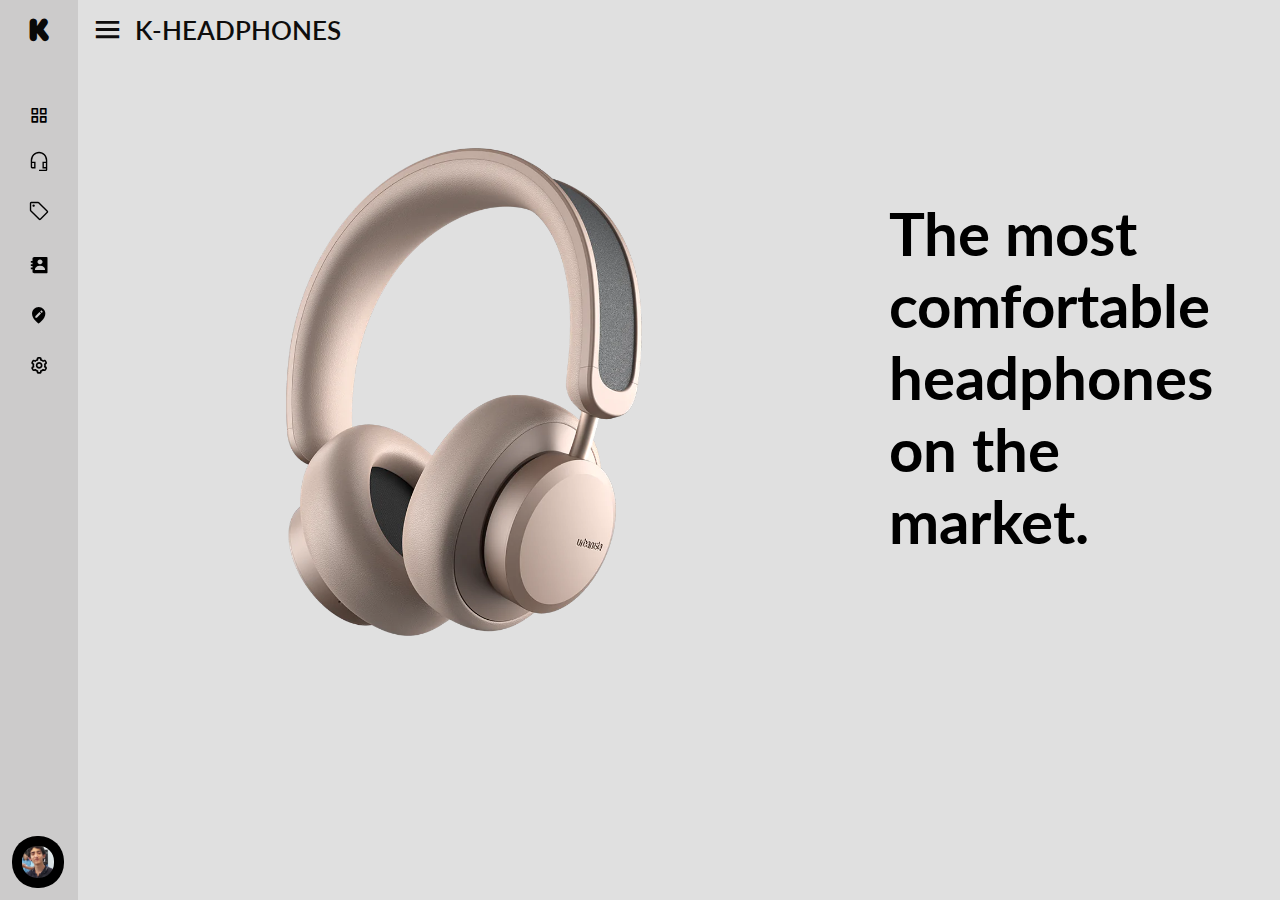
==== index.html @ 2f56c2b7 "primer commit" ====
<html>
  <head>
    <meta charset="UTF-8">
    <title> Menú desplegable de la barra lateral | Kenyo León </title>
    <link rel="stylesheet" href="https://cdnjs.cloudflare.com/ajax/libs/animate.css/4.1.1/animate.min.css"/>
    <link href='https://unpkg.com/boxicons@2.1.1/css/boxicons.min.css' rel='stylesheet'>
    <link rel="stylesheet" href="style.css">
   </head>
<body>
    <div style="display: flex;">
  <div class="sidebar close">
    <div class="logo-details">
      <i class='bx bxl-kickstarter' style='color:#080808'></i>
      <span class="logo_name"style='color:#080808'>Main Menu</span>
    </div>
    <ul class="nav-links">
      <li>
        <a href="#">
          <i class='bx bx-grid-alt' ></i>
          <span class="link_name">Home</span>
        </a>
        <ul class="sub-menu blank">
          <li><a class="link_name" href="#">Home</a></li>
        </ul>
      </li>
      <li>
        <div class="iocn-link">
          <a href="#">
            <i class='bx'><img height="22px" style="margin-top: 10px;" src="./images/headphones_icon.svg" alt=""></i>
            <span class="link_name">Products</span>
          </a>
          <i class='bx bxs-chevron-down arrow' ></i>
        </div>
        <ul class="sub-menu">
          <li><a class="link_name" href="#">Products</a></li>
          <li><a href="#">Headphones</a></li>
          <li><a href="#">In-Ear</a></li>
        </ul>
      </li>
      <li>
        <div class="iocn-link">
            <li>
                <a href="#">
                  <i class='bx'><img src="./images/clients_icon.svg" height="22px" style="margin-top: 10px;" alt=""></i>
                  <span class="link_name">Clients</span>
                </a>
                <ul class="sub-menu blank">
                  <li><a class="link_name" href="#">Clients</a></li>
                </ul>
              </li>
      <li>
        <a href="#">
          <i class='bx bxs-contact' ></i>
          <span class="link_name">Contacts</span>
        </a>
        <ul class="sub-menu blank">
          <li><a class="link_name" href="#">Contacts</a></li>
        </ul>
      </li>
      <li>
        <a href="#">
          <i class='bx bxs-edit-location'></i>
          <span class="link_name">Stores</span>
        </a>
        <ul class="sub-menu blank">
          <li><a class="link_name" href="#">Stores</a></li>
        </ul>
      </li>
      <li>
        <a href="#">
          <i class='bx bx-cog' ></i>
          <span class="link_name">About us</span>
        </a>
        <ul class="sub-menu blank">
          <li><a class="link_name" href="#">About us</a></li>
        </ul>
      </li>
      <li>
    <div class="profile-details">
      <div class="profile-content">
        <img style="border-radius: 25px;" src="images/FOTO_MAURO.jpeg" alt="profileImg">
      </div>
      <div class="name-job">
        <div class="profile_name">Mauro Radino</div>
        <div class="job">Frontend Developer</div>
      </div>
      <i class='bx bx-log-out' ></i>
    </div>
  </li>
</ul>
  </div>
  <section class="home-section">
    <div class="home-content">
      <i class='bx bx-menu' ></i>
      <span class="text">K-HEADPHONES</span>
    </div>
    <div class="main_contenido animate__animated animate__fadeInLeft">
    <img class="img_main animacion-constante" src="images/LosAngeles_SandGold_001.webp" height="600px" alt="">
    <p class="p_main" width="400px">The most comfortable headphones on the market.</p></div>
  </section>
  <main>
    
  </main></div>
  <script src="script.js"></script>
</body>
</html>
---- style.css ----
@import url('https://fonts.googleapis.com/css2?family=Graduate&family=Lato:ital@0;1&display=swap');


*{
  margin: 0;
  padding: 0;
  box-sizing: border-box;
  font-family: 'Segoe UI';
}
body{
  overflow: hidden;
}
.sidebar{
  position: fixed;
  top: 0;
  left: 0;
  height: 100%;
  width: 260px;
  background: #efeff3;
  z-index: 100;
  transition: all 0.5s ease;
}
.main_contenido{
  display: flex;
  justify-content: center;
}
.p_main{
  margin-top: 150px;
  margin-left: 120px;
  font-weight: bold;
  font-size: 60px;
  width: 300px;
  font-family: 'Lato', sans-serif;
}
.text{
  font-family: 'Lato', sans-serif;
}
.img_main{
  margin-top: 50px;
}
.sidebar.close{
  width: 78px;
}
.sidebar .logo-details{
  height: 60px;
  width: 100%;
  display: flex;
  align-items: center;
}
.sidebar .logo-details i{
  font-size: 30px;
  color: #fff;
  height: 50px;
  min-width: 78px;
  text-align: center;
  line-height: 50px;
}
.sidebar .logo-details .logo_name{
  font-size: 22px;
  color: #f1eded;
  font-weight: 600;
  transition: 0.3s ease;
  transition-delay: 0.1s;
}
.sidebar.close .logo-details .logo_name{
  transition-delay: 0s;
  opacity: 0;
  pointer-events: none;
}
.sidebar .nav-links{
  height: 100%;
  padding: 30px 0 150px 0;
  overflow: auto;
}
.sidebar.close .nav-links{
  overflow: visible;
}
.sidebar .nav-links::-webkit-scrollbar{
  display: none;
}
.sidebar .nav-links li{
  position: relative;
  list-style: none;
  transition: all 0.4s ease;
}
.sidebar .nav-links li:hover{
  background: #a5a1a1;
}
.sidebar .nav-links li .iocn-link{
  display: flex;
  align-items: center;
  justify-content: space-between;
}
.sidebar.close .nav-links li .iocn-link{
  display: block
}
.sidebar .nav-links li i{
  height: 50px;
  min-width: 78px;
  text-align: center;
  line-height: 50px;
  color: #000000;
  font-size: 20px;
  cursor: pointer;
  transition: all 0.3s ease;
}
.sidebar .nav-links li.showMenu i.arrow{
  transform: rotate(-180deg);
}
.sidebar.close .nav-links i.arrow{
  display: none;
}
.sidebar .nav-links li a{
  display: flex;
  align-items: center;
  text-decoration: none;
}
.sidebar .nav-links li a .link_name{
  font-size: 18px;
  font-weight: 400;
  color: #000000;
  transition: all 0.4s ease;
}
.sidebar.close .nav-links li a .link_name{
  opacity: 0;
  pointer-events: none;
}
.sidebar .nav-links li .sub-menu{
  padding: 6px 6px 14px 80px;
  margin-top: -10px;
  background: #a5a1a1;
  display: none;
}
.sidebar .nav-links li.showMenu .sub-menu{
  display: block;
}
.sidebar .nav-links li .sub-menu a{
  color: #ffffff;
  font-size: 16px;
  padding: 6px 0;
  white-space: nowrap;
  transition: all 0.2s ease;
}
.sidebar .nav-links li .sub-menu a:hover{
  opacity: 8;
  color: rgb(0, 0, 0);
}

.sidebar.close .nav-links li .sub-menu{
  position: absolute;
  left: 100%;
  top: -10px;
  margin-top: 0;
  padding: 10px 20px;
  border-radius: 0 6px 6px 0;
  opacity: 0;
  display: block;
  pointer-events: none;
  transition: 0s;
}
.sidebar.close .nav-links li:hover .sub-menu{
  top: 0;
  opacity: 1;
  pointer-events: auto;
  transition: all 0.4s ease;
}
.sidebar .nav-links li .sub-menu .link_name{
  display: none;
}
.sidebar.close .nav-links li .sub-menu .link_name{
  font-size: 18px;
  opacity: 1;
  display: block;
}
.sidebar .nav-links li .sub-menu.blank{
  opacity: 1;
  pointer-events: auto;
  padding: 3px 20px 6px 16px;
  opacity: 0;
  pointer-events: none;
}
.sidebar .nav-links li:hover .sub-menu.blank{
  top: 50%;
  transform: translateY(-50%);
}
.sidebar .profile-details{
  position: fixed;
  bottom: 0;
  width: 260px;
  display: flex;
  align-items: center;
  justify-content: space-between;
  background: #020202;
  padding: 12px 0;
  transition: all 0.5s ease;
}
.sidebar.close .profile-details{
  background: none;
}
.sidebar.close .profile-details{
  width: 78px;
}
.sidebar .profile-details .profile-content{
  display: flex;
  align-items: center;
}
.sidebar .profile-details img{
  height: 52px;
  width: 52px;
  object-fit: cover;
  border-radius: 16px;
  margin: 0 14px 0 12px;
  background: #000000;
  transition: all 0.5s ease;
}
.sidebar.close .profile-details img{
  padding: 10px;
}
.sidebar .profile-details .profile_name,
.sidebar .profile-details .job{
  color: #faf8f8;
  font-size: 18px;
  font-weight: 500;
  white-space: nowrap;
}
.sidebar.close .profile-details i,
.sidebar.close .profile-details .profile_name,
.sidebar.close .profile-details .job{
  display: none;
}
.sidebar .profile-details .job{
  font-size: 12px;
}
.home-section{
  position: relative;
  background: #e0e0e0;
  height: 100vh;
  left: 260px;
  width: calc(100% - 260px);
  transition: all 0.5s ease;
  padding: 12px;
}
.sidebar.close ~ .home-section{
  left: 78px;
  width: calc(100% - 78px);
}
.home-content{
  display: flex;
  align-items: center;
  flex-wrap: wrap;
}
.home-section .home-content .bx-menu,
.home-section .home-content .text{
  color: #0e0d0d;
  font-size: 35px;
}
.home-section .home-content .bx-menu{
  cursor: pointer;
  margin-right: 10px;
}
.home-section .home-content .text{
  font-size: 26px;
  font-weight: 600;
}
.sidebar.close{
  background-color: rgb(204, 203, 203);
}

.animacion-constante {
  width: 600px;
  height: 600px;
  animation: animacion 3s infinite;
}

@keyframes animacion {
  0% {
    translate: 0px 0px;
  }
  50% {
    translate: 0px -20px;
  }
  100% {
    translate: 0px 0px;
  }
}


@media screen and (max-width: 400px){
  .sidebar{
    width: 240px;
  }
  .sidebar.close{
    width: 78px;
  }
  .sidebar .profile-details{
    width: 240px;
  }
  .sidebar.close .profile-details{
    background: none;
  }
  .sidebar.close .profile-details{
    width: 78px;
  }
  .home-section{
    left: 240px;
    width: calc(100% - 240px);
  }
  .sidebar.close ~ .home-section{
    left: 78px;
    width: calc(100% - 78px);
  }
}
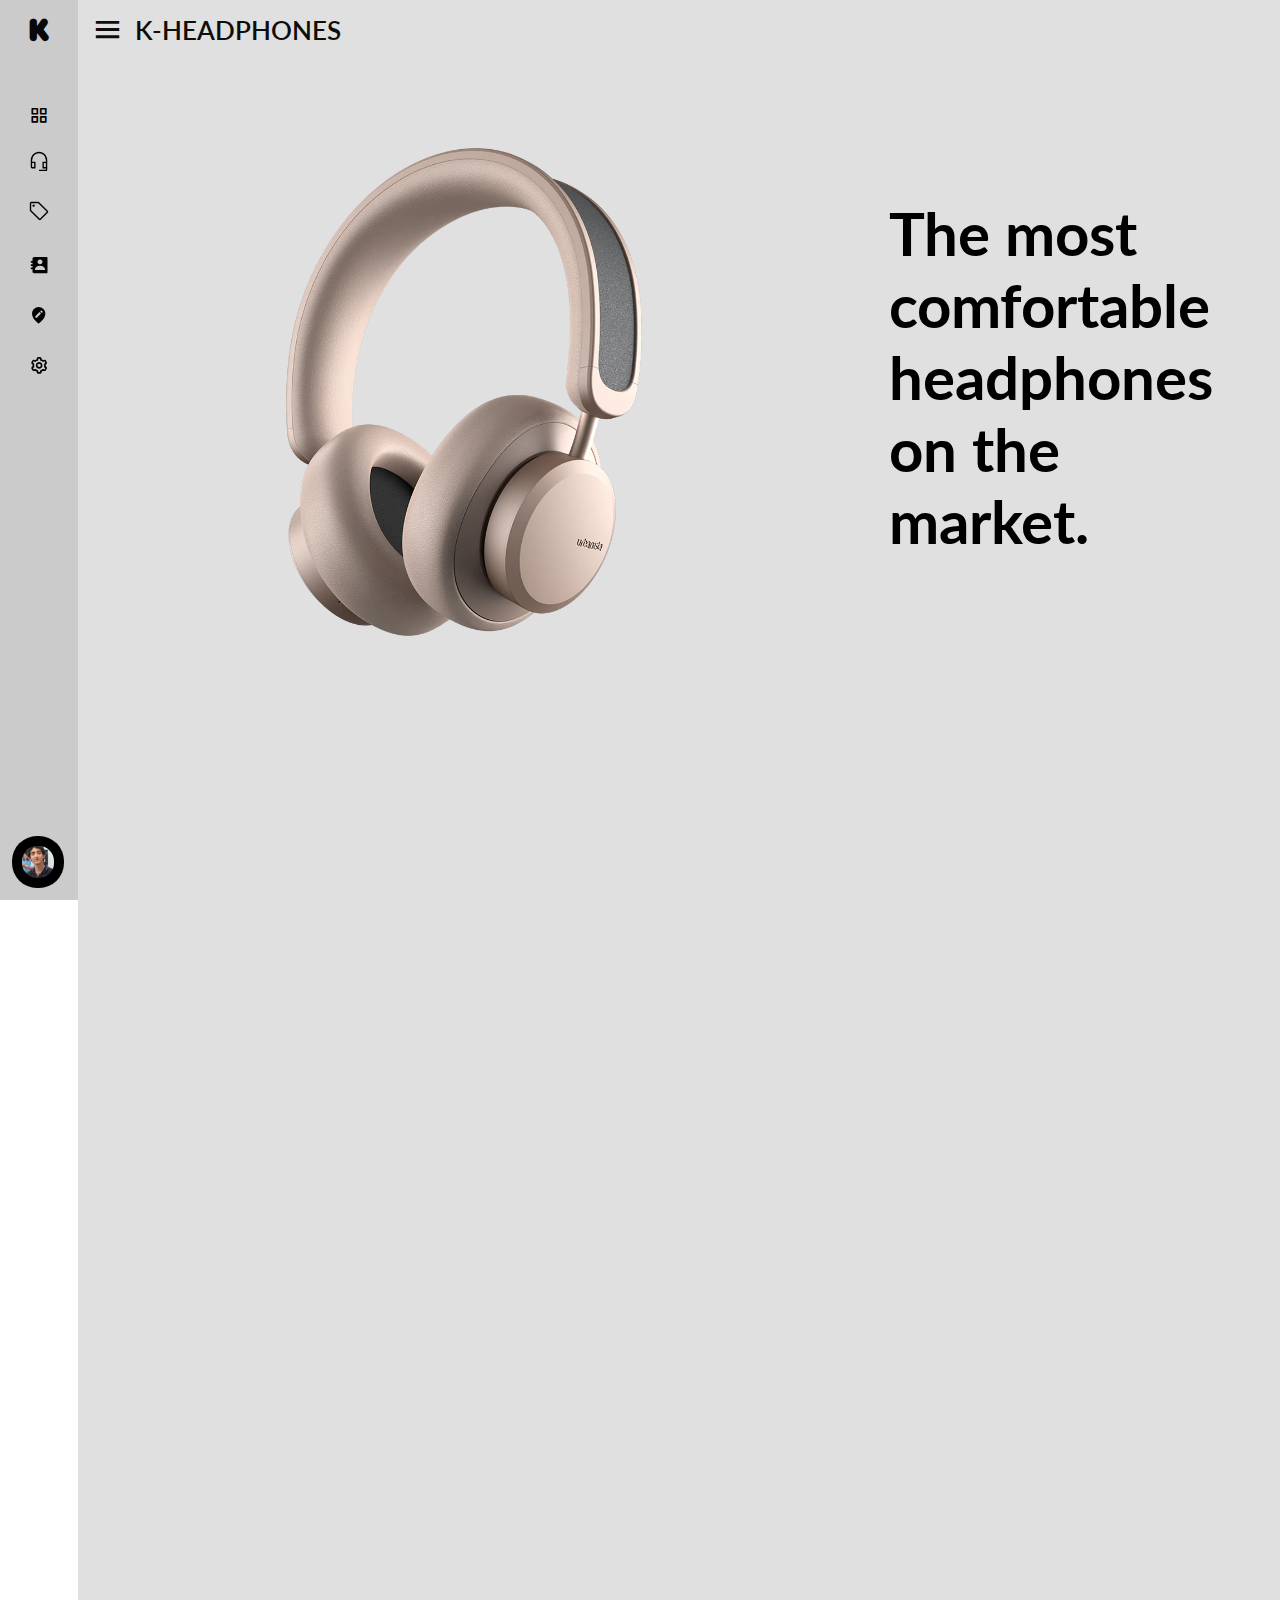
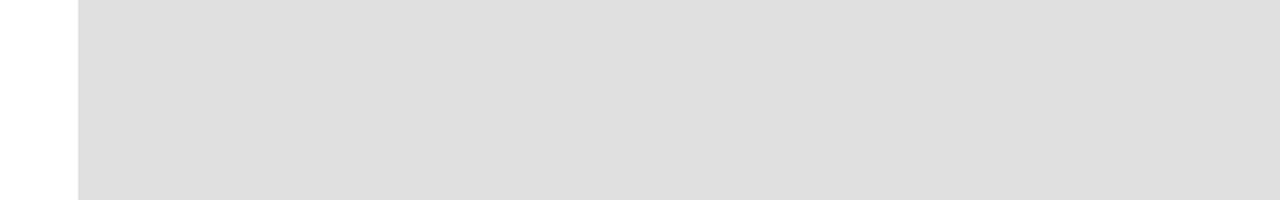
==== commit d4af62a6: "productos headphones responsive" ====
--- a/index.html
+++ b/index.html
@@ -1,12 +1,12 @@
 <html>
   <head>
     <meta charset="UTF-8">
-    <title> Menú desplegable de la barra lateral | Kenyo León </title>
+    <title> E-HEADPHONES | Home </title>
     <link rel="stylesheet" href="https://cdnjs.cloudflare.com/ajax/libs/animate.css/4.1.1/animate.min.css"/>
     <link href='https://unpkg.com/boxicons@2.1.1/css/boxicons.min.css' rel='stylesheet'>
     <link rel="stylesheet" href="style.css">
    </head>
-<body>
+<body class="body_index">
     <div style="display: flex;">
   <div class="sidebar close">
     <div class="logo-details">
@@ -20,7 +20,7 @@
           <span class="link_name">Home</span>
         </a>
         <ul class="sub-menu blank">
-          <li><a class="link_name" href="#">Home</a></li>
+          <li><a class="link_name" href="index.html">Home</a></li>
         </ul>
       </li>
       <li>
@@ -32,8 +32,8 @@
           <i class='bx bxs-chevron-down arrow' ></i>
         </div>
         <ul class="sub-menu">
-          <li><a class="link_name" href="#">Products</a></li>
-          <li><a href="#">Headphones</a></li>
+          <li><a class="link_name" href="productos.html">Products</a></li>
+          <li><a href="productos.html">Headphones</a></li>
           <li><a href="#">In-Ear</a></li>
         </ul>
       </li>
--- a/style.css
+++ b/style.css
@@ -7,8 +7,19 @@
   box-sizing: border-box;
   font-family: 'Segoe UI';
 }
-body{
+.body_index{
   overflow: hidden;
+}
+.btn-primary{
+  background-color: #000000;
+  border: none;
+}
+.btn-primary:hover{
+  background-color: grey;
+  color: #000000;
+}
+.body_productos{
+  height: 100px;
 }
 .sidebar{
   position: fixed;
@@ -234,7 +245,7 @@
 .home-section{
   position: relative;
   background: #e0e0e0;
-  height: 100vh;
+  height: 200vh;
   left: 260px;
   width: calc(100% - 260px);
   transition: all 0.5s ease;
@@ -283,14 +294,120 @@
     translate: 0px 0px;
   }
 }
-
-
-@media screen and (max-width: 400px){
+.grid{
+  display: grid;
+  grid-template-columns: 20% 20% 20%;
+  grid-template-rows: 30% 30% 30%;
+  gap: 80px;
+  justify-content: center;
+  margin-top: 20px;
+}
+.card1{
+   grid-column:1/2 ;
+   grid-row: 1/2;
+}
+.card2{
+  grid-column:2/3 ;
+   grid-row: 1/2;
+}
+.card3{
+  grid-column:3/4 ;
+   grid-row: 1/2;
+}
+.card4{
+  grid-column:1/2 ;
+   grid-row: 2/3;
+}
+.card5{
+  grid-column:2/3 ;
+   grid-row: 2/3;
+}
+.card6{
+  grid-column:3/4 ;
+   grid-row: 2/3;
+}
+.card7{
+  grid-column:1/2 ;
+   grid-row: 3/4;
+}
+.card8{
+  grid-column:2/3 ;
+   grid-row: 3/4;
+}
+.card9{
+  grid-column:3/4 ;
+   grid-row: 3/4;
+}
+@media (max-width: 750px){
+  .body_productos{
+    height: 4500px;
+  }
+  .home-section{
+    height: 100%;
+  }
+.card-img-top{
+  height: auto;
+}
+  .grid{
+    display: grid;
+    justify-content: center;
+    grid-template-columns: 100%;
+    grid-template-rows: 10% 10% 10% 10% 10% 10% 10% 10% 10%;
+    margin-top: 20px;
+  }
+  .card1{
+     grid-column:1/2 ;
+     grid-row: 1/2;
+     margin: 0 auto;
+  }
+  .card2{
+    grid-column:1/2 ;
+     grid-row: 2/3;
+     margin: 0 auto;
+
+  }
+  .card3{
+    grid-column:1/2 ;
+     grid-row: 3/4;
+     margin: 0 auto;
+  }
+  .card4{
+    grid-column:1/2 ;
+     grid-row: 4/5;
+     margin: 0 auto;
+  }
+  .card5{
+    grid-column:1/2 ;
+     grid-row: 5/6;
+     margin: 0 auto;
+  }
+  .card6{
+    grid-column:1/2 ;
+     grid-row: 6/7;
+     margin: 0 auto;
+  }
+  .card7{
+    grid-column:1/2 ;
+     grid-row: 7/8;
+     margin: 0 auto;
+  }
+  .card8{
+    grid-column:1/2 ;
+     grid-row: 8/9;
+     margin: 0 auto;
+  }
+  .card9{
+    grid-column:1/2 ;
+     grid-row: 9/10;
+     margin: 0 auto;
+  }
   .sidebar{
     width: 240px;
+    z-index: 999;
   }
   .sidebar.close{
-    width: 78px;
+    width: 0px;
+    display: none;
   }
   .sidebar .profile-details{
     width: 240px;
@@ -307,6 +424,20 @@
   }
   .sidebar.close ~ .home-section{
     left: 78px;
-    width: calc(100% - 78px);
+    width: 100%;
+    margin-left: -78px;
+    z-index: 1;
+  }
+  .img_main{
+    display: none;
+  }
+  .main_contenido{
+    display: flex;
+    justify-content: center;
+  }
+  .p_main{
+    margin: 0 ;
+    text-align: inherit;
+    margin-top: 60%;
   }
 }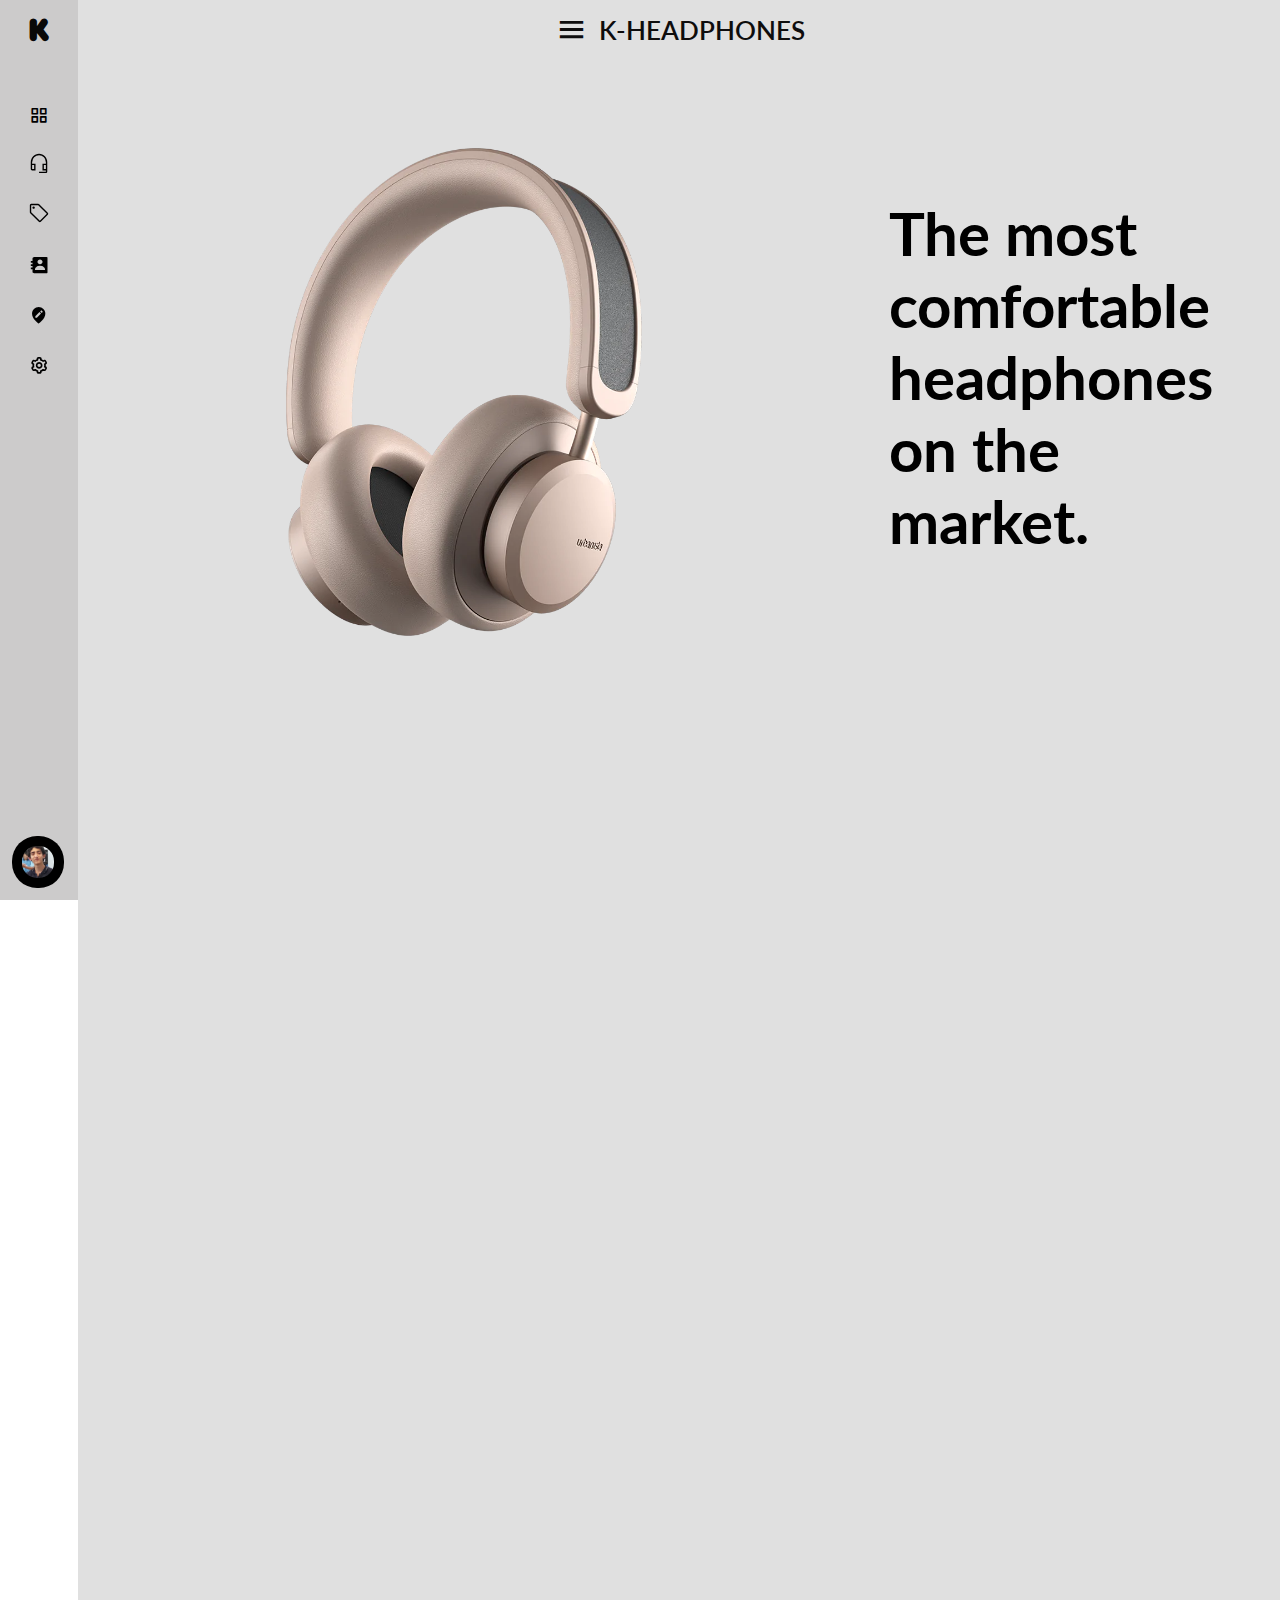
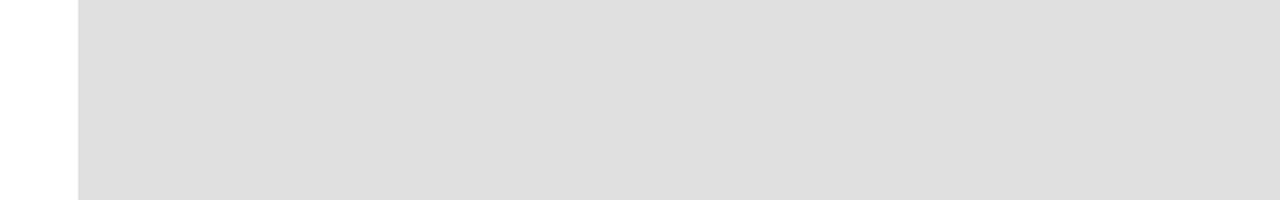
==== commit efde15b2: "clientes" ====
--- a/index.html
+++ b/index.html
@@ -1,9 +1,15 @@
-<html>
+<!DOCTYPE html>
+<html lang="en">
   <head>
     <meta charset="UTF-8">
+    <meta http-equiv="X-UA-Compatible" content="IE=edge">
+    <meta name="viewport" content="width=device-width, initial-scale=1.0">
+    <meta name="description" content="The best headphones on the market, at the best price">
     <title> E-HEADPHONES | Home </title>
+    <link rel='canonical' href='https://mauroradino.github.io/HeadphonesStore/productos.html#' />
     <link rel="stylesheet" href="https://cdnjs.cloudflare.com/ajax/libs/animate.css/4.1.1/animate.min.css"/>
     <link href='https://unpkg.com/boxicons@2.1.1/css/boxicons.min.css' rel='stylesheet'>
+    <link href="https://cdn.jsdelivr.net/npm/bootstrap@5.3.0-alpha3/dist/css/bootstrap.min.css" rel="stylesheet" integrity="sha384-KK94CHFLLe+nY2dmCWGMq91rCGa5gtU4mk92HdvYe+M/SXH301p5ILy+dN9+nJOZ" crossorigin="anonymous">
     <link rel="stylesheet" href="style.css">
    </head>
 <body class="body_index">
@@ -32,8 +38,8 @@
           <i class='bx bxs-chevron-down arrow' ></i>
         </div>
         <ul class="sub-menu">
-          <li><a class="link_name" href="productos.html">Products</a></li>
-          <li><a href="productos.html">Headphones</a></li>
+          <li><a class="link_name" href="products.html">Products</a></li>
+          <li><a href="products.html">Headphones</a></li>
           <li><a href="#">In-Ear</a></li>
         </ul>
       </li>
@@ -45,7 +51,7 @@
                   <span class="link_name">Clients</span>
                 </a>
                 <ul class="sub-menu blank">
-                  <li><a class="link_name" href="#">Clients</a></li>
+                  <li><a class="link_name" href="clients.html">Clients</a></li>
                 </ul>
               </li>
       <li>
@@ -96,7 +102,7 @@
     </div>
     <div class="main_contenido animate__animated animate__fadeInLeft">
     <img class="img_main animacion-constante" src="images/LosAngeles_SandGold_001.webp" height="600px" alt="">
-    <p class="p_main" width="400px">The most comfortable headphones on the market.</p></div>
+    <h1 class="p_main" width="400px">The most comfortable headphones on the market.</h1></div>
   </section>
   <main>
     
--- a/style.css
+++ b/style.css
@@ -6,6 +6,9 @@
   padding: 0;
   box-sizing: border-box;
   font-family: 'Segoe UI';
+}
+.home-section-clients{
+  height: 2000px !important;
 }
 .body_index{
   overflow: hidden;
@@ -338,16 +341,62 @@
   grid-column:3/4 ;
    grid-row: 3/4;
 }
+.home-content{
+  display: flex;
+  justify-content: center;
+}
+.client1{
+  display: flex;
+  margin-top: 100px;
+  justify-content: center;
+}
+.client-body{
+  width: 30%;
+}
+.client-img{
+  height: auto;
+  width: 30%;
+  margin-right: 20px;
+}
+.client-body{
+  display: block;
+    align-self: center;
+}
 @media (max-width: 750px){
+  .card-client-text{
+    font-size: 10px;
+    margin-bottom: 10px;
+  }
+  .stars_img{
+    width: 90%;
+  }
+  .client1{
+    display: flex;
+    margin-top: 100px;
+    justify-content: center;
+  }
+  .client-body{
+    width: 30%;
+  }
+  .client-img{
+    height: auto;
+    width: 30%;
+    margin-right: 20px;
+  }
+  .client-body{
+    display: block;
+    align-self: center;
+  }
   .body_productos{
     height: 4500px;
   }
   .home-section{
     height: 100%;
   }
-.card-img-top{
-  height: auto;
-}
+  
+  .card-img-top {
+    width: 100%;
+  }
   .grid{
     display: grid;
     justify-content: center;
@@ -440,4 +489,66 @@
     text-align: inherit;
     margin-top: 60%;
   }
+}
+@media (min-width: 750px) and (max-width:1024px){
+  .grid{
+    display: grid;
+    justify-content: center;
+    grid-template-columns: 50% 50% ;
+    grid-template-rows: 20% 20% 20% 20% 20% ;
+    margin-top: 20px;
+  }
+  .card1{
+    grid-column:1/2 ;
+    grid-row: 1/2;
+    margin: 0 auto;
+ }
+ .card2{
+   grid-column:2/3 ;
+    grid-row: 1/2;
+    margin: 0 auto;
+
+ }
+ .card3{
+   grid-column:1/2 ;
+    grid-row: 2/3;
+    margin: 0 auto;
+ }
+ .card4{
+   grid-column:2/3 ;
+    grid-row: 2/3;
+    margin: 0 auto;
+ }
+ .card5{
+   grid-column:1/2 ;
+    grid-row: 3/4;
+    margin: 0 auto;
+ }
+ .card6{
+   grid-column:2/3 ;
+    grid-row: 3/4;
+    margin: 0 auto;
+ }
+ .card7{
+   grid-column:1/2 ;
+    grid-row: 4/5;
+    margin: 0 auto;
+ }
+ .card8{
+   grid-column:2/3 ;
+    grid-row: 4/5;
+    margin: 0 auto;
+ }
+ .card9{
+   grid-column:1/2 ;
+    grid-row: 5/6;
+    margin: 0 auto;
+ }
+ .card-img-top{
+  width: 80%;
+  height: auto;
+ }
+ .home-section{
+  height: 2500px;
+}
 }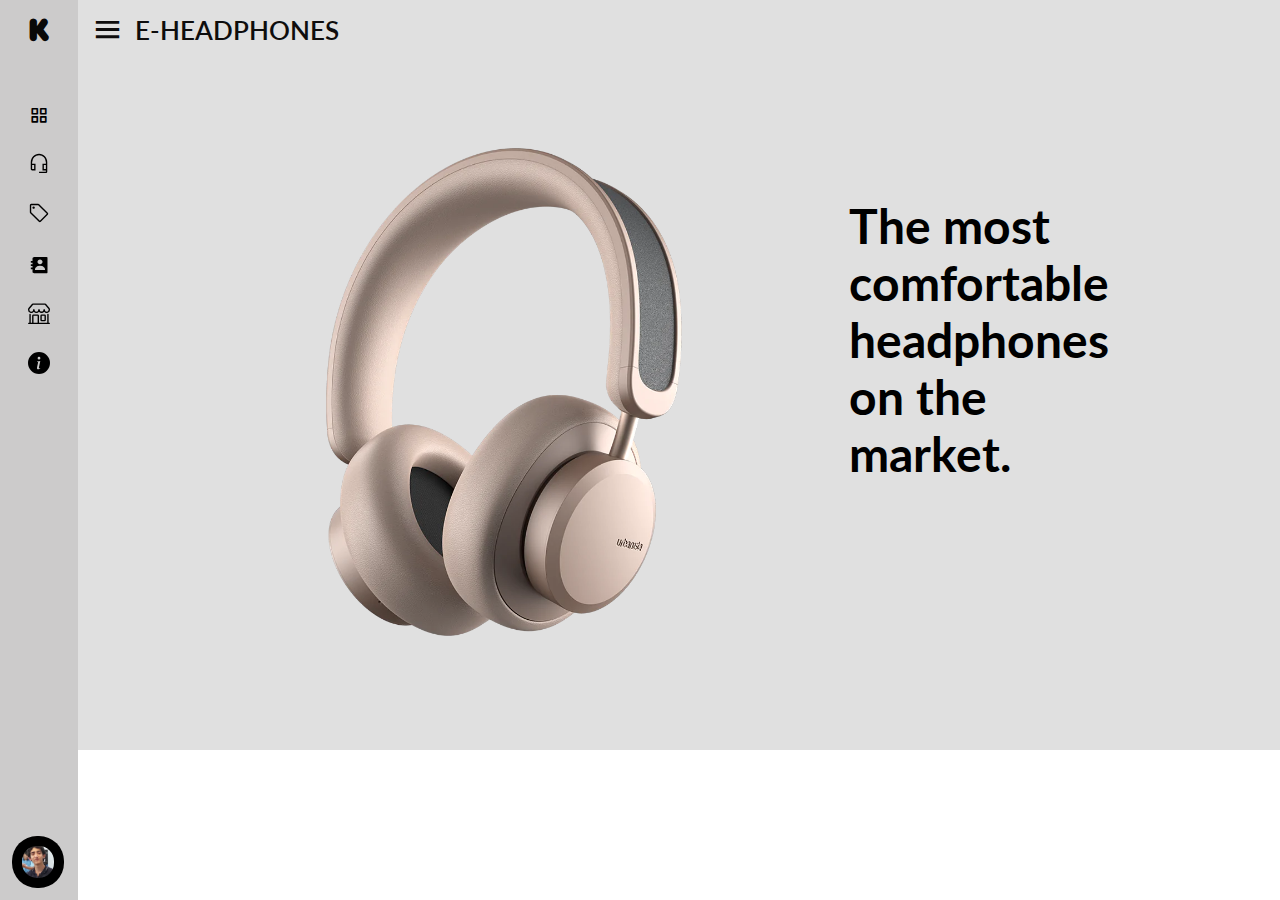
==== commit a70cdb80: "stores" ====
--- a/index.html
+++ b/index.html
@@ -21,7 +21,7 @@
     </div>
     <ul class="nav-links">
       <li>
-        <a href="#">
+        <a href="index.html">
           <i class='bx bx-grid-alt' ></i>
           <span class="link_name">Home</span>
         </a>
@@ -31,7 +31,7 @@
       </li>
       <li>
         <div class="iocn-link">
-          <a href="#">
+          <a href="products.html">
             <i class='bx'><img height="22px" style="margin-top: 10px;" src="./images/headphones_icon.svg" alt=""></i>
             <span class="link_name">Products</span>
           </a>
@@ -40,13 +40,13 @@
         <ul class="sub-menu">
           <li><a class="link_name" href="products.html">Products</a></li>
           <li><a href="products.html">Headphones</a></li>
-          <li><a href="#">In-Ear</a></li>
+          <li><a href="inEar.html">In-Ear</a></li>
         </ul>
       </li>
       <li>
         <div class="iocn-link">
             <li>
-                <a href="#">
+                <a href="clients.html">
                   <i class='bx'><img src="./images/clients_icon.svg" height="22px" style="margin-top: 10px;" alt=""></i>
                   <span class="link_name">Clients</span>
                 </a>
@@ -55,30 +55,30 @@
                 </ul>
               </li>
       <li>
-        <a href="#">
-          <i class='bx bxs-contact' ></i>
+        <a href="contacts.html">
+          <i class='bx bxs-contact'></i>
           <span class="link_name">Contacts</span>
         </a>
         <ul class="sub-menu blank">
-          <li><a class="link_name" href="#">Contacts</a></li>
+          <li><a class="link_name" href="contacts.html">Contacts</a></li>
         </ul>
       </li>
       <li>
-        <a href="#">
-          <i class='bx bxs-edit-location'></i>
+        <a href="store.html">
+          <i class='bx'><img src="./images/shop.svg" height="22px" style="margin-top: 10px;" alt=""></i>
           <span class="link_name">Stores</span>
         </a>
         <ul class="sub-menu blank">
-          <li><a class="link_name" href="#">Stores</a></li>
+          <li><a class="link_name" href="store.html">Stores</a></li>
         </ul>
       </li>
       <li>
-        <a href="#">
-          <i class='bx bx-cog' ></i>
+        <a href="about.html">
+          <i class='bx'><img src="./images/info-circle-fill.svg" height="22px" style="margin-top: 10px;" alt=""></i>
           <span class="link_name">About us</span>
         </a>
         <ul class="sub-menu blank">
-          <li><a class="link_name" href="#">About us</a></li>
+          <li><a class="link_name" href="about.html">About us</a></li>
         </ul>
       </li>
       <li>
@@ -95,17 +95,17 @@
   </li>
 </ul>
   </div>
-  <section class="home-section">
+  <section class="home-section home-section-index">
     <div class="home-content">
       <i class='bx bx-menu' ></i>
-      <span class="text">K-HEADPHONES</span>
+      <span class="text">E-HEADPHONES</span>
     </div>
     <div class="main_contenido animate__animated animate__fadeInLeft">
     <img class="img_main animacion-constante" src="images/LosAngeles_SandGold_001.webp" height="600px" alt="">
-    <h1 class="p_main" width="400px">The most comfortable headphones on the market.</h1></div>
+    <h1 class="p_main" width="40%">The most comfortable headphones on the market.</h1></div>
+    <a href="products.html" class="btn btn-primary button_index" style="display: flex; justify-content: center; width: 40%; margin-left: 30%; margin-top: 60px;">Buy now</a>
   </section>
   <main>
-    
   </main></div>
   <script src="script.js"></script>
 </body>
--- a/style.css
+++ b/style.css
@@ -7,11 +7,25 @@
   box-sizing: border-box;
   font-family: 'Segoe UI';
 }
+.ul_stores{
+  padding: 0;
+  display: flex;
+  justify-content: space-evenly;
+  list-style-type: none;
+  margin-top: 30px;
+}
+.home-section-store{
+  height: 3000px;
+}
+iframe{
+  width: 130%;
+  height: 150%;
+}
+.stores_title{
+  margin-top: 30px;
+}
 .home-section-clients{
   height: 2000px !important;
-}
-.body_index{
-  overflow: hidden;
 }
 .btn-primary{
   background-color: #000000;
@@ -38,11 +52,14 @@
   display: flex;
   justify-content: center;
 }
+.button_index{
+  display: none !important;
+}
 .p_main{
   margin-top: 150px;
-  margin-left: 120px;
+  margin-left: 40px;
   font-weight: bold;
-  font-size: 60px;
+  font-size: 300%;
   width: 300px;
   font-family: 'Lato', sans-serif;
 }
@@ -263,6 +280,9 @@
   align-items: center;
   flex-wrap: wrap;
 }
+.home-section-index{
+  height: 750px;
+}
 .home-section .home-content .bx-menu,
 .home-section .home-content .text{
   color: #0e0d0d;
@@ -343,7 +363,6 @@
 }
 .home-content{
   display: flex;
-  justify-content: center;
 }
 .client1{
   display: flex;
@@ -362,7 +381,39 @@
   display: block;
     align-self: center;
 }
+.ul_contact{
+  list-style-type: none;
+}
+.ul_contact li{
+  text-align: left;
+  margin-top: 20px;
+}
+.title_about{
+  text-align: center;
+  margin-top: 40px;
+}
+.about_text{
+  width: 70%;
+  text-align: left;
+  margin: 0 auto;
+  margin-top: 20px;
+}
 @media (max-width: 750px){
+  .firma{
+    display: none !important;
+  }
+  .body_clients{
+    height: 1200px ;
+  }
+  .home-section-index{
+    height: 1000px !important;
+  }
+  .home-section-clients{
+    height: 1200px !important;
+  }
+  .home-section-contacts{
+    height: 700px !important;
+  }
   .card-client-text{
     font-size: 10px;
     margin-bottom: 10px;
@@ -487,10 +538,55 @@
   .p_main{
     margin: 0 ;
     text-align: inherit;
-    margin-top: 60%;
+    margin-top: 40%;
+    font-size: 300%;
+  }
+  .ul_stores{
+    padding: 0;
+    display: grid;
+    justify-content: center;
+    list-style-type: none;
+    margin-top: 10px;
+  }
+  .home-section-store{
+    height: 3000px;
+  }
+  .li_ul_store{
+    margin-top: 30px;
+  }
+  .li_ul_store1{
+    margin-top: 180px;
+  }
+  iframe{
+    width: 90%;
+  }
+  .stores_title{
+    margin-top: 30px;
   }
 }
 @media (min-width: 750px) and (max-width:1024px){
+  .ul_stores{
+    padding: 0;
+    display: grid;
+    justify-content: center;
+    list-style-type: none;
+    margin-top: 10px;
+  }
+  .home-section-store{
+    height: 3000px;
+  }
+  .li_ul_store{
+    margin-top: 30px;
+  }
+  .li_ul_store1{
+    margin-top: 180px;
+  }
+  iframe{
+    width: 90%;
+  }
+  .stores_title{
+    margin-top: 30px;
+  }
   .grid{
     display: grid;
     justify-content: center;
@@ -551,4 +647,12 @@
  .home-section{
   height: 2500px;
 }
+.img_main{
+  width: 50%;
+  height: auto;
+}
+.p_main{
+  width: 50%;
+  font-size: 290%;
+}
 }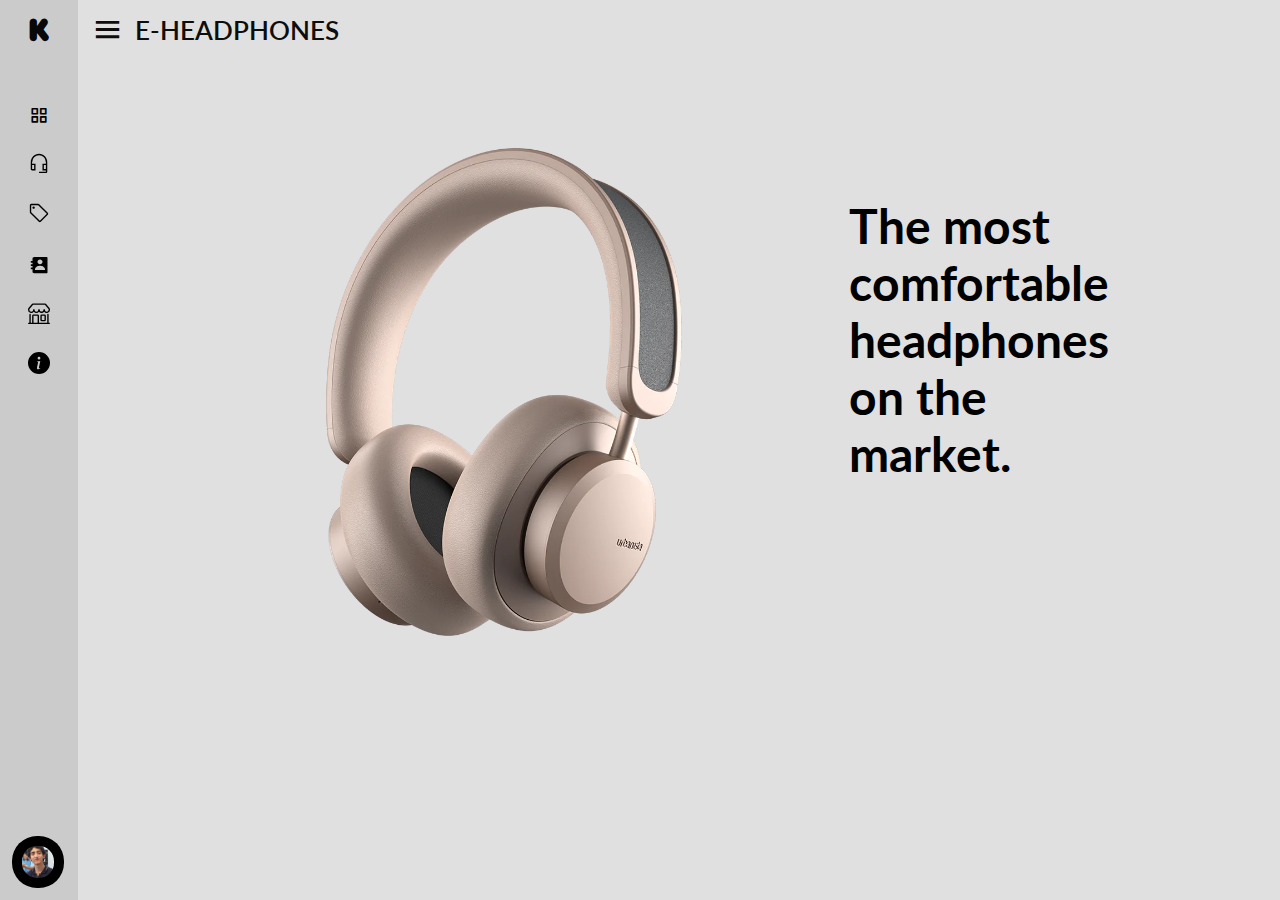
==== commit 249b18cc: "arreglo y favicon" ====
--- a/index.html
+++ b/index.html
@@ -5,6 +5,7 @@
     <meta http-equiv="X-UA-Compatible" content="IE=edge">
     <meta name="viewport" content="width=device-width, initial-scale=1.0">
     <meta name="description" content="The best headphones on the market, at the best price">
+    <link rel="shortcut icon" href="./images/favicon.png" type="image/x-icon">
     <title> E-HEADPHONES | Home </title>
     <link rel='canonical' href='https://mauroradino.github.io/HeadphonesStore/productos.html#' />
     <link rel="stylesheet" href="https://cdnjs.cloudflare.com/ajax/libs/animate.css/4.1.1/animate.min.css"/>
--- a/style.css
+++ b/style.css
@@ -281,7 +281,7 @@
   flex-wrap: wrap;
 }
 .home-section-index{
-  height: 750px;
+  height: 100vh;
 }
 .home-section .home-content .bx-menu,
 .home-section .home-content .text{
